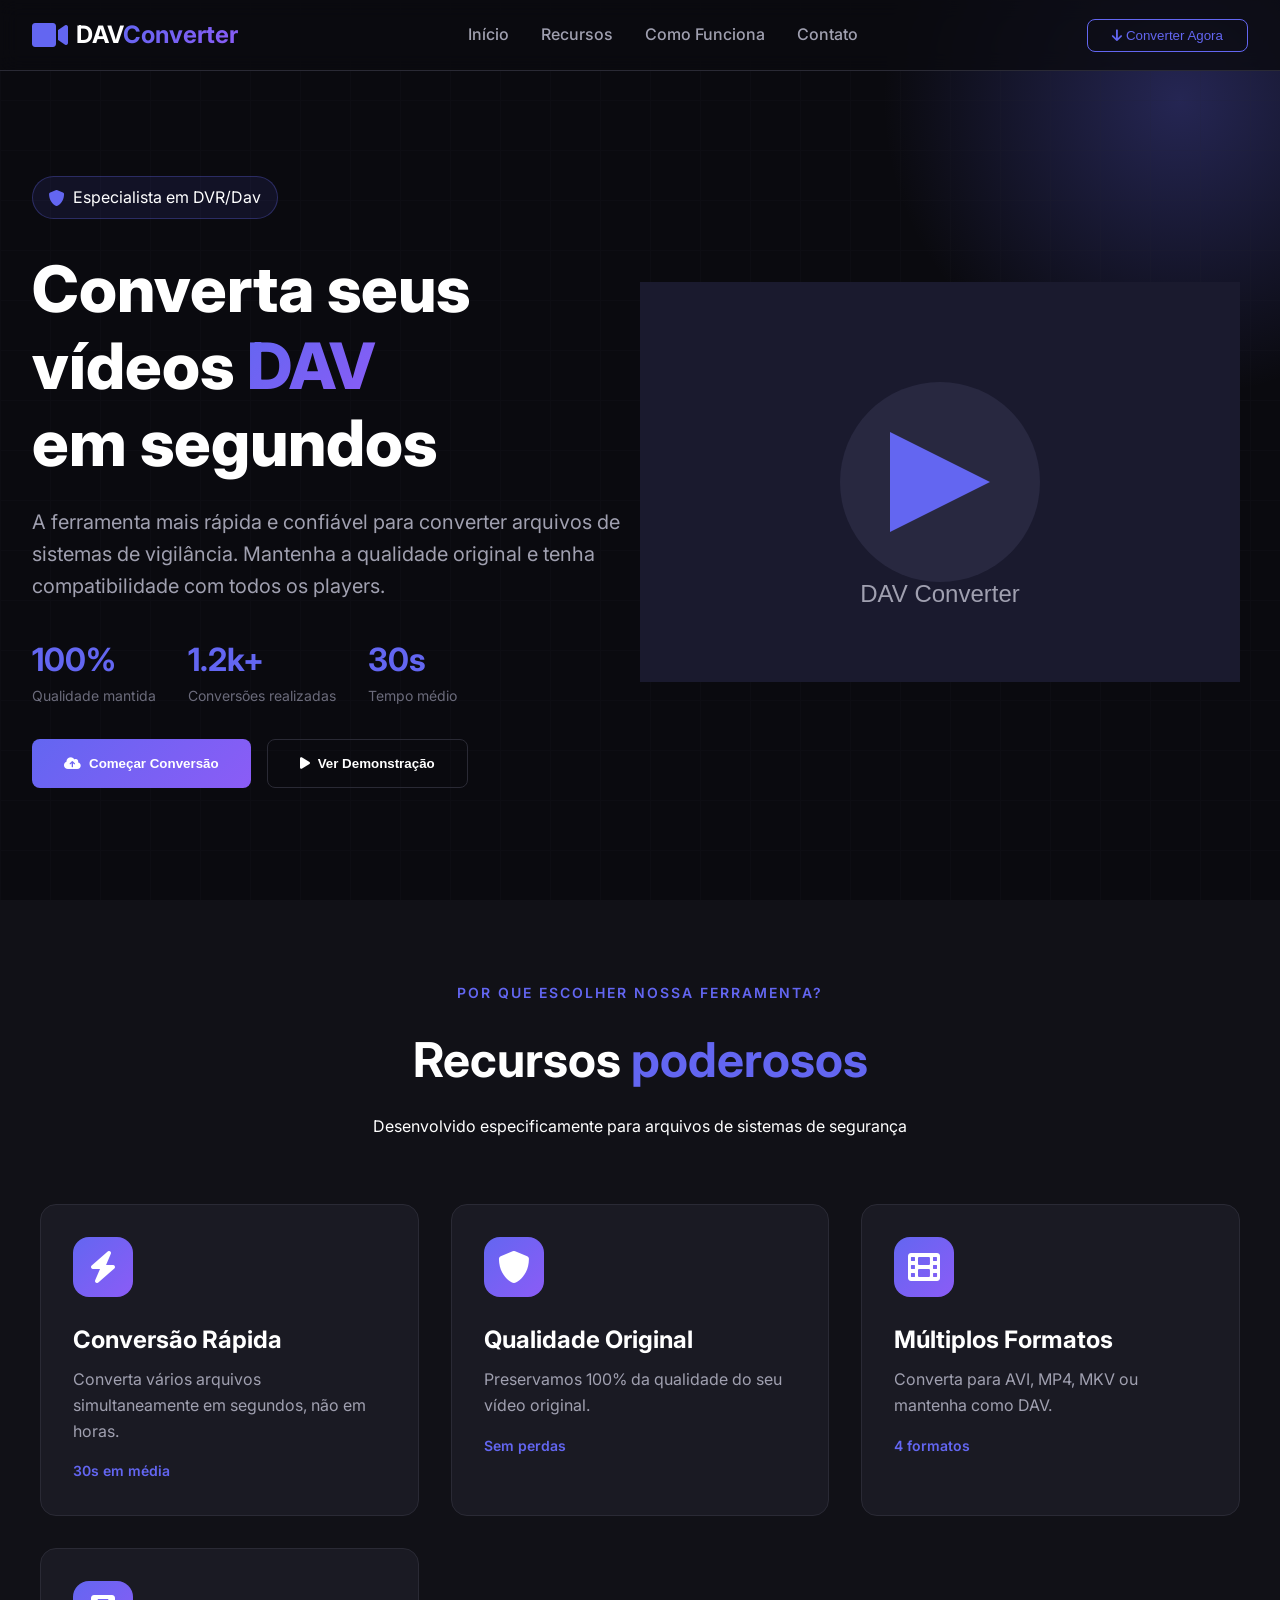
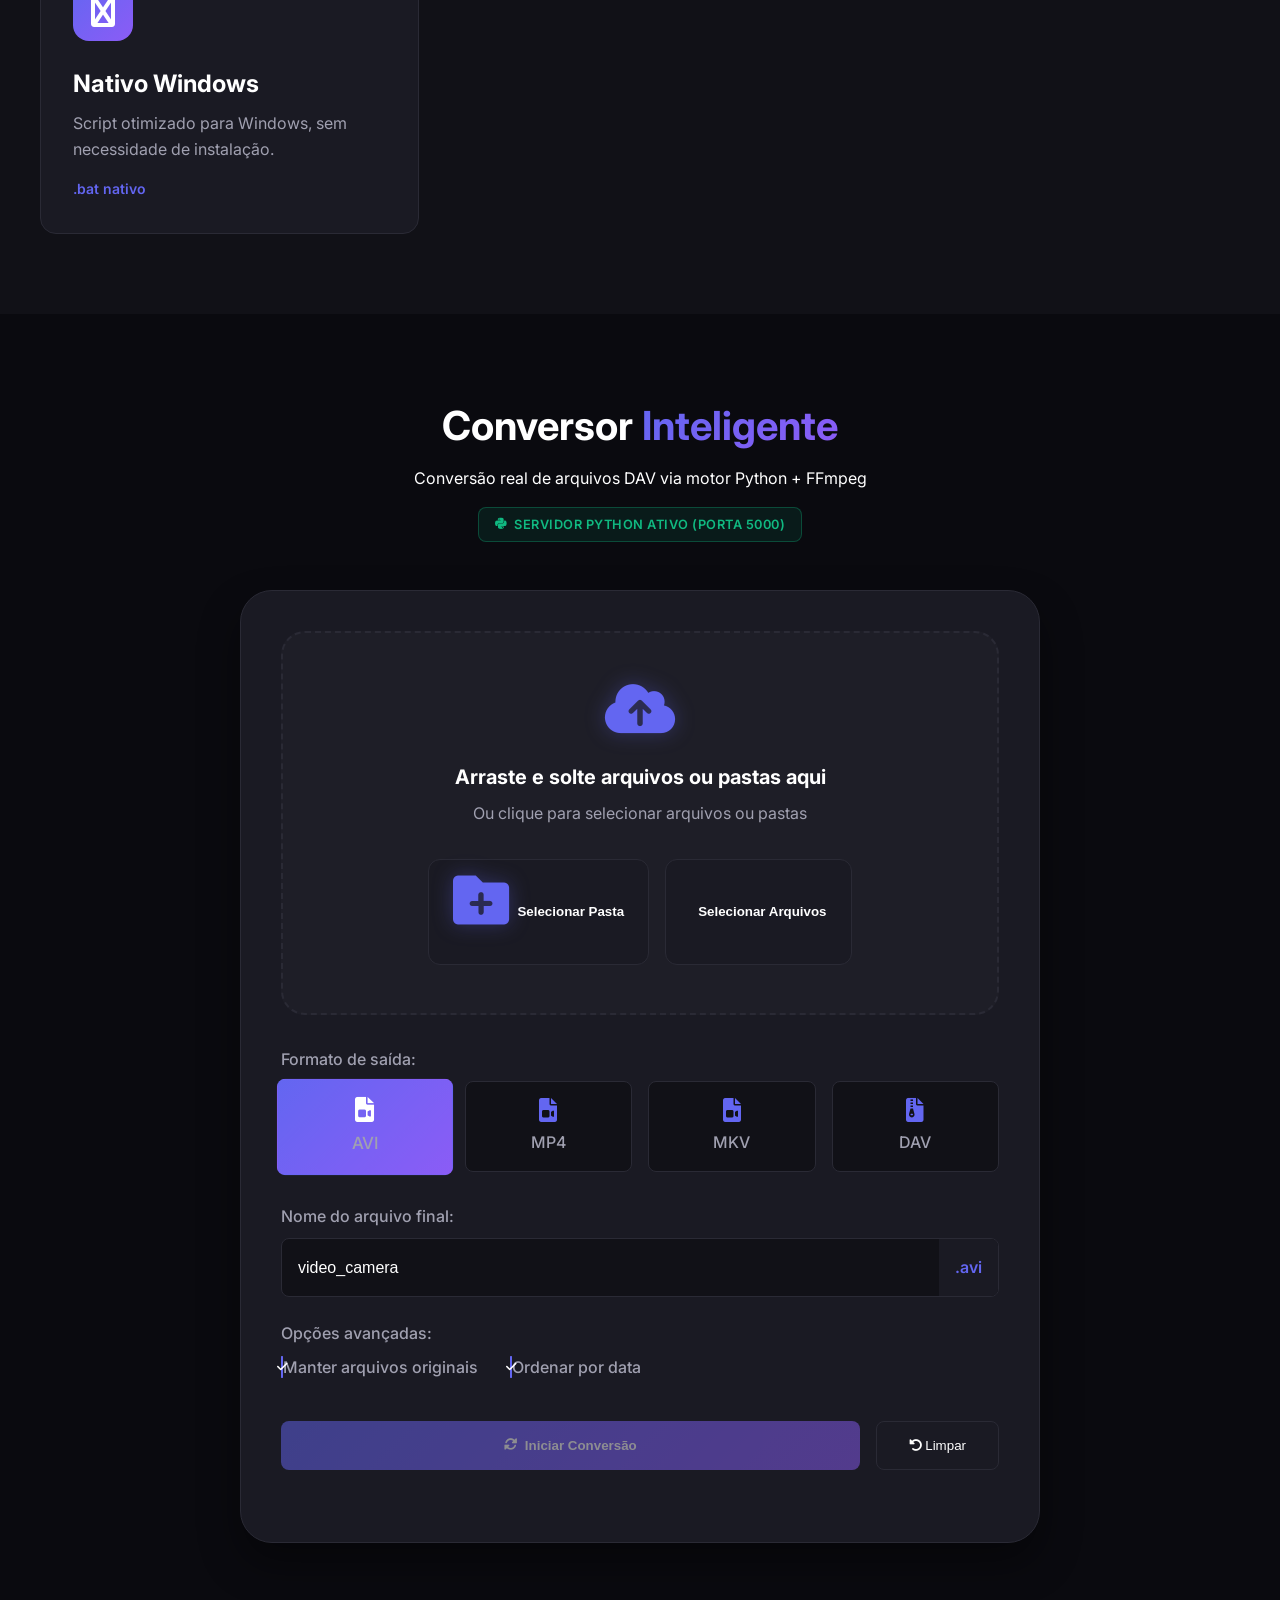
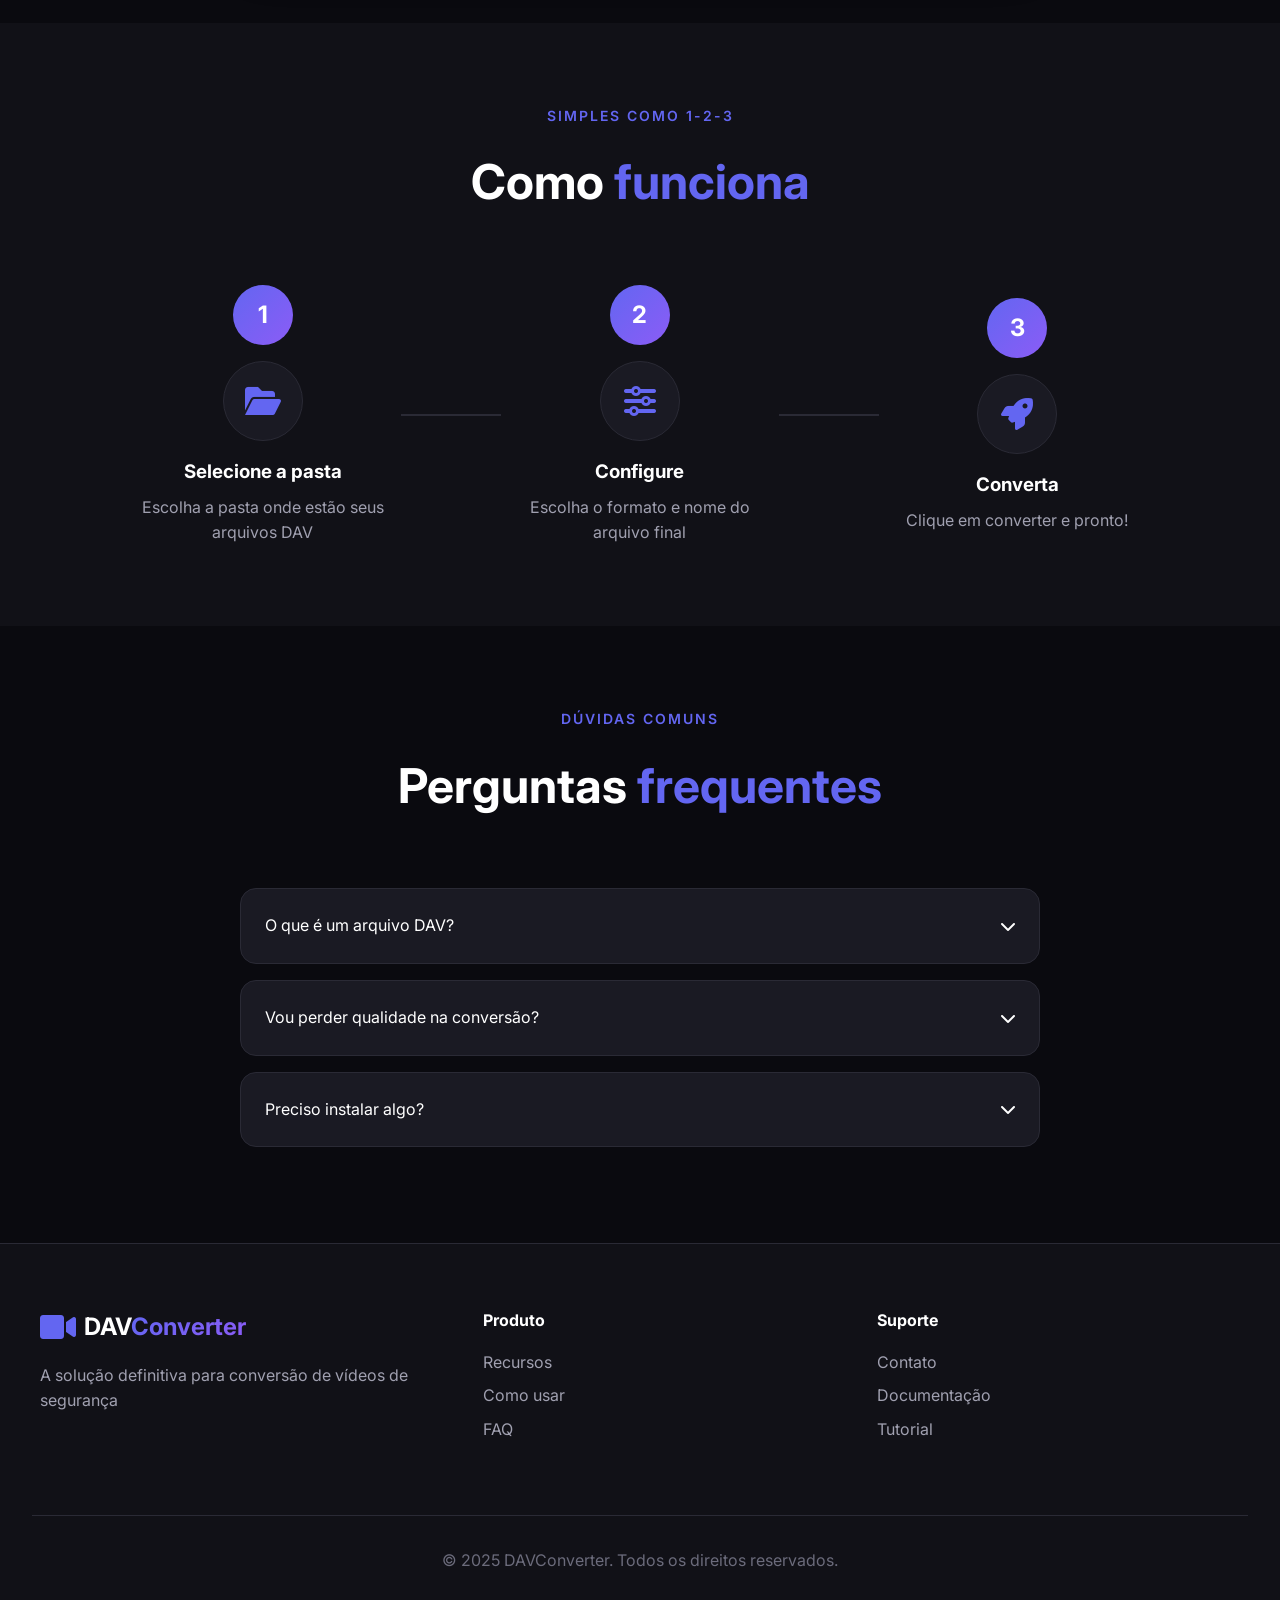
==== index.html @ b2add8f5 "Initial commit (clean)" ====
<!DOCTYPE html>
<html lang="pt-BR">
<head>
    <meta charset="UTF-8">
    <meta name="viewport" content="width=device-width, initial-scale=1.0">
    <title>DAV Converter Pro - Transforme seus vídeos de segurança</title>
    <link rel="stylesheet" href="css/style.css">
    <link rel="stylesheet" href="https://cdnjs.cloudflare.com/ajax/libs/font-awesome/6.0.0/css/all.min.css">
    <link href="https://fonts.googleapis.com/css2?family=Inter:wght@300;400;500;600;700;800&display=swap" rel="stylesheet">
</head>
<body>
    <!-- Header com navegação -->
    <header class="header">
        <nav class="nav-container">
            <div class="logo">
                <i class="fas fa-video"></i>
                <span>DAV<span class="accent">Converter</span></span>
            </div>
            <ul class="nav-menu">
                <li><a href="#home">Início</a></li>
                <li><a href="#features">Recursos</a></li>
                <li><a href="#como-funciona">Como Funciona</a></li>
                <li><a href="#contato">Contato</a></li>
            </ul>
            <div class="nav-actions">
                <button class="btn-outline" onclick="scrollToConverter()">
                    <i class="fas fa-arrow-down"></i> Converter Agora
                </button>
            </div>
        </nav>
    </header>

    <!-- Hero Section -->
    <section id="home" class="hero">
        <div class="hero-background">
            <div class="gradient-sphere"></div>
            <div class="grid-overlay"></div>
        </div>
        <div class="hero-content">
            <div class="badge">
                <i class="fas fa-shield-alt"></i>
                <span>Especialista em DVR/Dav</span>
            </div>
            <h1 class="hero-title">
                Converta seus vídeos <span class="gradient-text">DAV</span><br>
                em segundos
            </h1>
            <p class="hero-description">
                A ferramenta mais rápida e confiável para converter arquivos de sistemas de vigilância. 
                Mantenha a qualidade original e tenha compatibilidade com todos os players.
            </p>
            <div class="hero-stats">
                <div class="stat-item">
                    <span class="stat-number">100%</span>
                    <span class="stat-label">Qualidade mantida</span>
                </div>
                <div class="stat-item">
                    <span class="stat-number">1.2k+</span>
                    <span class="stat-label">Conversões realizadas</span>
                </div>
                <div class="stat-item">
                    <span class="stat-number">30s</span>
                    <span class="stat-label">Tempo médio</span>
                </div>
            </div>
            <div class="hero-cta">
                <button class="btn-primary" onclick="scrollToConverter()">
                    <i class="fas fa-cloud-upload-alt"></i>
                    Começar Conversão
                </button>
                <button class="btn-play" onclick="showDemo()">
                    <i class="fas fa-play"></i>
                    Ver Demonstração
                </button>
            </div>
        </div>
        <div class="hero-image">
            <img src="assets/converter-illustration.svg" alt="Converter Illustration">
        </div>
    </section>

    <!-- Features Section -->
    <section id="features" class="features">
        <div class="section-header">
            <span class="section-subtitle">Por que escolher nossa ferramenta?</span>
            <h2 class="section-title">Recursos <span class="accent">poderosos</span></h2>
            <p class="section-description">
                Desenvolvido especificamente para arquivos de sistemas de segurança
            </p>
        </div>
        <div class="features-grid">
            <div class="feature-card">
                <div class="feature-icon">
                    <i class="fas fa-bolt"></i>
                </div>
                <h3>Conversão Rápida</h3>
                <p>Converta vários arquivos simultaneamente em segundos, não em horas.</p>
                <div class="feature-stats">30s em média</div>
            </div>
            <div class="feature-card">
                <div class="feature-icon">
                    <i class="fas fa-shield-alt"></i>
                </div>
                <h3>Qualidade Original</h3>
                <p>Preservamos 100% da qualidade do seu vídeo original.</p>
                <div class="feature-stats">Sem perdas</div>
            </div>
            <div class="feature-card">
                <div class="feature-icon">
                    <i class="fas fa-film"></i>
                </div>
                <h3>Múltiplos Formatos</h3>
                <p>Converta para AVI, MP4, MKV ou mantenha como DAV.</p>
                <div class="feature-stats">4 formatos</div>
            </div>
            <div class="feature-card">
                <div class="feature-icon">
                    <i class="fas fa-windows"></i>
                </div>
                <h3>Nativo Windows</h3>
                <p>Script otimizado para Windows, sem necessidade de instalação.</p>
                <div class="feature-stats">.bat nativo</div>
            </div>
        </div>
    </section>

    <!-- Converter Section -->
    <section class="converter" id="converter">
        <div class="converter-container">
            <div class="converter-header">
                <h2>Conversor <span class="gradient-text">Inteligente</span></h2>
                <p>Conversão real de arquivos DAV via motor Python + FFmpeg</p>
                <div class="engine-badge">
                    <i class="fab fa-python"></i>
                    Servidor Python Ativo (Porta 5000)
                </div>
            </div>
            
            <div class="converter-card">
                <div class="drop-zone" id="dropZone">
                    <div class="drop-zone-content">
                        <i class="fas fa-cloud-upload-alt"></i>
                        <h3>Arraste e solte arquivos ou pastas aqui</h3>
                        <p>Ou clique para selecionar arquivos ou pastas</p>
                        <div class="drop-zone-actions">
                            <button class="btn-drop" onclick="selectFolder()">
                                <i class="fas fa-folder-plus"></i> Selecionar Pasta
                            </button>
                            <button class="btn-drop" onclick="selectFile()">
                                <i class="fas fa-file-plus"></i> Selecionar Arquivos
                            </button>
                        </div>
                    </div>
                </div>

                <div class="folder-input" style="display: none;">
                    <div class="folder-path" id="folderPath">
                        <i class="far fa-folder-open"></i>
                        <span>Nenhum arquivo ou pasta selecionada</span>
                    </div>
                    <div class="destination-path" id="destinationPath">
                        <i class="fas fa-download"></i>
                        <span>Destino: Pasta de Downloads</span>
                    </div>
                    <div class="input-actions">
                        <button class="btn-folder" onclick="selectFolder()">
                            <i class="fas fa-folder-open"></i>
                            Pasta
                        </button>
                        <button class="btn-folder" onclick="selectFile()">
                            <i class="fas fa-file-video"></i>
                            Arquivo
                        </button>
                    </div>
                </div>

                <div class="file-list" id="fileList" style="display: none;">
                    <div class="file-list-header">
                        <span><i class="fas fa-file-video"></i> Arquivos encontrados:</span>
                        <span id="fileCount">0</span>
                    </div>
                    <div class="file-items" id="fileItems"></div>
                </div>

                <div class="converter-options">
                    <div class="options-group">
                        <label>Formato de saída:</label>
                        <div class="format-selector">
                            <label class="format-option">
                                <input type="radio" name="format" value="avi" checked>
                                <span class="format-badge">
                                    <i class="fas fa-file-video"></i>
                                    AVI
                                </span>
                            </label>
                            <label class="format-option">
                                <input type="radio" name="format" value="mp4">
                                <span class="format-badge">
                                    <i class="fas fa-file-video"></i>
                                    MP4
                                </span>
                            </label>
                            <label class="format-option">
                                <input type="radio" name="format" value="mkv">
                                <span class="format-badge">
                                    <i class="fas fa-file-video"></i>
                                    MKV
                                </span>
                            </label>
                            <label class="format-option">
                                <input type="radio" name="format" value="dav">
                                <span class="format-badge">
                                    <i class="fas fa-file-archive"></i>
                                    DAV
                                </span>
                            </label>
                        </div>
                    </div>

                    <div class="options-group">
                        <label>Nome do arquivo final:</label>
                        <div class="filename-input">
                            <input type="text" id="filename" placeholder="video_completo" value="video_camera">
                            <span class="extension" id="extension">.avi</span>
                        </div>
                    </div>

                    <div class="options-group">
                        <label>Opções avançadas:</label>
                        <div class="advanced-options">
                            <label class="checkbox-label">
                                <input type="checkbox" id="keepOriginals" checked>
                                <span class="checkbox-custom"></span>
                                Manter arquivos originais
                            </label>
                            <label class="checkbox-label">
                                <input type="checkbox" id="orderByDate" checked>
                                <span class="checkbox-custom"></span>
                                Ordenar por data
                            </label>
                        </div>
                    </div>
                </div>

                <div class="converter-actions">
                    <button class="btn-convert" onclick="startConversion()" id="convertBtn" disabled>
                        <i class="fas fa-sync-alt"></i>
                        <span>Iniciar Conversão</span>
                    </button>
                    <button class="btn-secondary" onclick="resetConverter()">
                        <i class="fas fa-undo-alt"></i>
                        Limpar
                    </button>
                </div>

                <div class="progress-container" id="progressContainer" style="display: none;">
                    <div class="progress-info">
                        <span>Convertendo...</span>
                        <span id="progressPercent">0%</span>
                    </div>
                    <div class="progress-bar">
                        <div class="progress-fill" id="progressFill" style="width: 0%"></div>
                    </div>
                    <div class="progress-status" id="progressStatus">
                        Aguardando início...
                    </div>
                    
                    <div class="console-toggle">
                        <button class="btn-console" onclick="toggleConsole()">
                            <i class="fas fa-terminal"></i>
                            Ver no console
                        </button>
                    </div>
                    
                    <div class="console-log" id="consoleLog" style="display: none;">
                        <div class="console-header">
                            <span><i class="fas fa-code"></i> Output do FFmpeg</span>
                            <button onclick="copyLogs()"><i class="far fa-copy"></i></button>
                        </div>
                        <pre id="logContent">Aguardando logs do processo...</pre>
                    </div>
                </div>

                <div class="result-container" id="resultContainer" style="display: none;">
                    <div class="result-icon success">
                        <i class="fas fa-check-circle"></i>
                    </div>
                    <h3>Conversão concluída!</h3>
                    <p id="resultMessage"></p>
                    <button class="btn-outline" onclick="downloadResult()">
                        <i class="fas fa-download"></i>
                        Baixar Arquivo
                    </button>
                </div>
            </div>
        </div>
    </section>

    <!-- How it works -->
    <section id="como-funciona" class="how-it-works">
        <div class="section-header">
            <span class="section-subtitle">Simples como 1-2-3</span>
            <h2 class="section-title">Como <span class="accent">funciona</span></h2>
        </div>
        <div class="steps">
            <div class="step">
                <div class="step-number">1</div>
                <div class="step-icon">
                    <i class="fas fa-folder-open"></i>
                </div>
                <h3>Selecione a pasta</h3>
                <p>Escolha a pasta onde estão seus arquivos DAV</p>
            </div>
            <div class="step-connector"></div>
            <div class="step">
                <div class="step-number">2</div>
                <div class="step-icon">
                    <i class="fas fa-sliders-h"></i>
                </div>
                <h3>Configure</h3>
                <p>Escolha o formato e nome do arquivo final</p>
            </div>
            <div class="step-connector"></div>
            <div class="step">
                <div class="step-number">3</div>
                <div class="step-icon">
                    <i class="fas fa-rocket"></i>
                </div>
                <h3>Converta</h3>
                <p>Clique em converter e pronto!</p>
            </div>
        </div>
    </section>

    <!-- FAQ Section -->
    <section class="faq">
        <div class="section-header">
            <span class="section-subtitle">Dúvidas comuns</span>
            <h2 class="section-title">Perguntas <span class="accent">frequentes</span></h2>
        </div>
        <div class="faq-container">
            <div class="faq-item">
                <div class="faq-question" onclick="toggleFaq(this)">
                    <span>O que é um arquivo DAV?</span>
                    <i class="fas fa-chevron-down"></i>
                </div>
                <div class="faq-answer">
                    DAV é um formato de vídeo utilizado por sistemas de segurança e DVRs. É similar ao MP4, mas com um container proprietário.
                </div>
            </div>
            <div class="faq-item">
                <div class="faq-question" onclick="toggleFaq(this)">
                    <span>Vou perder qualidade na conversão?</span>
                    <i class="fas fa-chevron-down"></i>
                </div>
                <div class="faq-answer">
                    Não! Nosso conversor mantém 100% da qualidade original, apenas altera o container do vídeo.
                </div>
            </div>
            <div class="faq-item">
                <div class="faq-question" onclick="toggleFaq(this)">
                    <span>Preciso instalar algo?</span>
                    <i class="fas fa-chevron-down"></i>
                </div>
                <div class="faq-answer">
                    Não! Tudo é executado via script nativo do Windows. O FFmpeg é baixado automaticamente se necessário.
                </div>
            </div>
        </div>
    </section>

    <!-- Footer -->
    <footer class="footer">
        <div class="footer-content">
            <div class="footer-brand">
                <div class="logo">
                    <i class="fas fa-video"></i>
                    <span>DAV<span class="accent">Converter</span></span>
                </div>
                <p>A solução definitiva para conversão de vídeos de segurança</p>
            </div>
            <div class="footer-links">
                <div class="footer-column">
                    <h4>Produto</h4>
                    <ul>
                        <li><a href="#features">Recursos</a></li>
                        <li><a href="#como-funciona">Como usar</a></li>
                        <li><a href="#faq">FAQ</a></li>
                    </ul>
                </div>
                <div class="footer-column">
                    <h4>Suporte</h4>
                    <ul>
                        <li><a href="#contato">Contato</a></li>
                        <li><a href="#">Documentação</a></li>
                        <li><a href="#">Tutorial</a></li>
                    </ul>
                </div>
            </div>
        </div>
        <div class="footer-bottom">
            <p>&copy; 2025 DAVConverter. Todos os direitos reservados.</p>
        </div>
    </footer>

    <script src="js/script.js"></script>
</body>
</html>
---- css/style.css ----
:root {
    --bg-primary: #0a0a0f;
    --bg-secondary: #111117;
    --bg-card: #1a1a23;
    --bg-card-hover: #22222f;
    --accent-primary: #6366f1;
    --accent-secondary: #8b5cf6;
    --accent-glow: rgba(99, 102, 241, 0.3);
    --text-primary: #ffffff;
    --text-secondary: #a0a0b0;
    --text-muted: #6b6b7b;
    --border-color: #2a2a35;
    --success: #10b981;
    --gradient-1: linear-gradient(135deg, #6366f1 0%, #8b5cf6 100%);
    --gradient-2: linear-gradient(135deg, #3b82f6 0%, #8b5cf6 100%);
}

* {
    margin: 0;
    padding: 0;
    box-sizing: border-box;
}

html {
    scroll-behavior: smooth;
}

body {
    font-family: 'Inter', sans-serif;
    background-color: var(--bg-primary);
    color: var(--text-primary);
    line-height: 1.6;
    overflow-x: hidden;
}

/* Header */
.header {
    position: fixed;
    top: 0;
    left: 0;
    right: 0;
    background: rgba(10, 10, 15, 0.8);
    backdrop-filter: blur(10px);
    border-bottom: 1px solid var(--border-color);
    z-index: 1000;
}

.nav-container {
    max-width: 1400px;
    margin: 0 auto;
    padding: 1rem 2rem;
    display: flex;
    justify-content: space-between;
    align-items: center;
}

.logo {
    display: flex;
    align-items: center;
    gap: 0.5rem;
    font-size: 1.5rem;
    font-weight: 700;
}

.logo i {
    color: var(--accent-primary);
    font-size: 2rem;
}

.logo .accent {
    background: var(--gradient-1);
    -webkit-background-clip: text;
    -webkit-text-fill-color: transparent;
}

.nav-menu {
    display: flex;
    gap: 2rem;
    list-style: none;
}

.nav-menu a {
    color: var(--text-secondary);
    text-decoration: none;
    font-weight: 500;
    transition: color 0.3s;
}

.nav-menu a:hover {
    color: var(--accent-primary);
}

.btn-outline {
    background: transparent;
    border: 1px solid var(--accent-primary);
    color: var(--accent-primary);
    padding: 0.5rem 1.5rem;
    border-radius: 0.5rem;
    font-weight: 500;
    cursor: pointer;
    transition: all 0.3s;
}

.btn-outline:hover {
    background: var(--accent-primary);
    color: white;
    box-shadow: 0 0 20px var(--accent-glow);
}

/* Hero Section */
.hero {
    min-height: 100vh;
    display: flex;
    align-items: center;
    padding: 6rem 2rem 2rem;
    position: relative;
    overflow: hidden;
}

.hero-background {
    position: absolute;
    top: 0;
    left: 0;
    right: 0;
    bottom: 0;
    z-index: 0;
}

.gradient-sphere {
    position: absolute;
    width: 600px;
    height: 600px;
    background: radial-gradient(circle, var(--accent-glow) 0%, transparent 70%);
    top: -200px;
    right: -200px;
    border-radius: 50%;
    animation: float 10s ease-in-out infinite;
}

.grid-overlay {
    position: absolute;
    top: 0;
    left: 0;
    right: 0;
    bottom: 0;
    background-image: 
        linear-gradient(var(--border-color) 1px, transparent 1px),
        linear-gradient(90deg, var(--border-color) 1px, transparent 1px);
    background-size: 50px 50px;
    opacity: 0.1;
}

@keyframes float {
    0%, 100% { transform: translate(0, 0) scale(1); }
    50% { transform: translate(30px, 30px) scale(1.1); }
}

.hero-content {
    max-width: 600px;
    position: relative;
    z-index: 1;
}

.badge {
    display: inline-flex;
    align-items: center;
    gap: 0.5rem;
    background: rgba(99, 102, 241, 0.1);
    border: 1px solid rgba(99, 102, 241, 0.3);
    padding: 0.5rem 1rem;
    border-radius: 2rem;
    margin-bottom: 2rem;
}

.badge i {
    color: var(--accent-primary);
}

.hero-title {
    font-size: 4rem;
    font-weight: 800;
    line-height: 1.2;
    margin-bottom: 1.5rem;
}

.gradient-text {
    background: var(--gradient-1);
    -webkit-background-clip: text;
    -webkit-text-fill-color: transparent;
}

.hero-description {
    font-size: 1.25rem;
    color: var(--text-secondary);
    margin-bottom: 2rem;
}

.hero-stats {
    display: flex;
    gap: 2rem;
    margin-bottom: 2rem;
}

.stat-item {
    display: flex;
    flex-direction: column;
}

.stat-number {
    font-size: 2rem;
    font-weight: 700;
    color: var(--accent-primary);
}

.stat-label {
    font-size: 0.875rem;
    color: var(--text-muted);
}

.hero-cta {
    display: flex;
    gap: 1rem;
}

.btn-primary {
    background: var(--gradient-1);
    color: white;
    border: none;
    padding: 1rem 2rem;
    border-radius: 0.5rem;
    font-weight: 600;
    cursor: pointer;
    display: flex;
    align-items: center;
    gap: 0.5rem;
    transition: transform 0.3s, box-shadow 0.3s;
}

.btn-primary:hover {
    transform: translateY(-2px);
    box-shadow: 0 10px 30px var(--accent-glow);
}

.btn-play {
    background: transparent;
    border: 1px solid var(--border-color);
    color: var(--text-primary);
    padding: 1rem 2rem;
    border-radius: 0.5rem;
    font-weight: 600;
    cursor: pointer;
    display: flex;
    align-items: center;
    gap: 0.5rem;
    transition: all 0.3s;
}

.btn-play:hover {
    background: var(--bg-card);
    border-color: var(--accent-primary);
}

.hero-image {
    flex: 1;
    display: flex;
    justify-content: center;
    align-items: center;
    position: relative;
    z-index: 1;
}

.hero-image img {
    max-width: 100%;
    height: auto;
    animation: float 6s ease-in-out infinite;
}

/* Features Section */
.features {
    padding: 5rem 2rem;
    background: var(--bg-secondary);
}

.section-header {
    text-align: center;
    max-width: 600px;
    margin: 0 auto 4rem;
}

.section-subtitle {
    color: var(--accent-primary);
    font-weight: 600;
    text-transform: uppercase;
    letter-spacing: 2px;
    font-size: 0.875rem;
}

.section-title {
    font-size: 3rem;
    margin: 1rem 0;
}

.section-title .accent {
    color: var(--accent-primary);
}

.features-grid {
    display: grid;
    grid-template-columns: repeat(auto-fit, minmax(300px, 1fr));
    gap: 2rem;
    max-width: 1200px;
    margin: 0 auto;
}

.feature-card {
    background: var(--bg-card);
    border: 1px solid var(--border-color);
    border-radius: 1rem;
    padding: 2rem;
    transition: all 0.3s;
}

.feature-card:hover {
    transform: translateY(-5px);
    border-color: var(--accent-primary);
    box-shadow: 0 10px 40px rgba(99, 102, 241, 0.1);
}

.feature-icon {
    width: 60px;
    height: 60px;
    background: var(--gradient-1);
    border-radius: 1rem;
    display: flex;
    align-items: center;
    justify-content: center;
    margin-bottom: 1.5rem;
}

.feature-icon i {
    font-size: 2rem;
    color: white;
}

.feature-card h3 {
    font-size: 1.5rem;
    margin-bottom: 0.5rem;
}

.feature-card p {
    color: var(--text-secondary);
    margin-bottom: 1rem;
}

.feature-stats {
    font-size: 0.875rem;
    color: var(--accent-primary);
    font-weight: 600;
}

/* Converter Section */
.converter {
    padding: 5rem 2rem;
    background: var(--bg-primary);
}

.converter-container {
    max-width: 800px;
    margin: 0 auto;
}

.converter-header {
    text-align: center;
    margin-bottom: 3rem;
}

.converter-header h2 {
    font-size: 2.5rem;
    margin-bottom: 0.5rem;
}

.engine-badge {
    display: inline-flex;
    align-items: center;
    gap: 0.5rem;
    background: rgba(16, 185, 129, 0.1);
    border: 1px solid rgba(16, 185, 129, 0.3);
    color: var(--success);
    padding: 0.4rem 1rem;
    border-radius: 0.5rem;
    font-size: 0.8rem;
    font-weight: 600;
    margin-top: 1rem;
    text-transform: uppercase;
    letter-spacing: 0.5px;
}

.converter-card {
    background: var(--bg-card);
    border: 1px solid var(--border-color);
    border-radius: 2rem;
    padding: 2.5rem;
    box-shadow: 0 20px 40px rgba(0, 0, 0, 0.4);
}

.drop-zone {
    border: 2px dashed var(--border-color);
    border-radius: 1.5rem;
    padding: 3rem 2rem;
    text-align: center;
    transition: all 0.3s ease;
    background: rgba(255, 255, 255, 0.02);
    margin-bottom: 2rem;
    cursor: pointer;
}

.drop-zone.drag-active {
    border-color: var(--accent-primary);
    background: rgba(99, 102, 241, 0.05);
    transform: scale(1.01);
}

.drop-zone-content i {
    font-size: 3.5rem;
    color: var(--accent-primary);
    margin-bottom: 1.5rem;
    filter: drop-shadow(0 0 10px var(--accent-glow));
}

.drop-zone-content h3 {
    font-size: 1.25rem;
    margin-bottom: 0.5rem;
}

.drop-zone-content p {
    color: var(--text-secondary);
    margin-bottom: 2rem;
}

.drop-zone-actions {
    display: flex;
    justify-content: center;
    gap: 1rem;
}

.btn-drop {
    background: var(--bg-card);
    border: 1px solid var(--border-color);
    color: white;
    padding: 0.75rem 1.5rem;
    border-radius: 0.75rem;
    font-weight: 600;
    cursor: pointer;
    display: flex;
    align-items: center;
    gap: 0.5rem;
    transition: all 0.3s;
}

.btn-drop:hover {
    background: var(--bg-card-hover);
    border-color: var(--accent-primary);
    transform: translateY(-2px);
}

.folder-input {
    display: flex;
    flex-direction: column;
    gap: 1rem;
    margin-bottom: 2rem;
}

.input-actions {
    display: flex;
    gap: 0.5rem;
}

.folder-path, .destination-path {
    background: var(--bg-secondary);
    border: 1px solid var(--border-color);
    border-radius: 0.5rem;
    padding: 0.75rem 1rem;
    display: flex;
    align-items: center;
    gap: 0.75rem;
    color: var(--text-secondary);
}

.destination-path {
    background: rgba(16, 185, 129, 0.05);
    border-color: rgba(16, 185, 129, 0.2);
    font-size: 0.9rem;
}

.destination-path i {
    color: var(--success);
}

.btn-folder {
    flex: 1;
    background: var(--bg-card-hover);
    color: white;
    border: 1px solid var(--border-color);
    padding: 0.75rem 1rem;
    border-radius: 0.5rem;
    font-weight: 600;
    cursor: pointer;
    display: flex;
    align-items: center;
    justify-content: center;
    gap: 0.5rem;
    transition: all 0.3s;
}

.btn-folder:hover {
    background: var(--accent-primary);
    border-color: var(--accent-primary);
}

.file-list {
    background: var(--bg-secondary);
    border: 1px solid var(--border-color);
    border-radius: 0.5rem;
    margin-bottom: 2rem;
    overflow: hidden;
}

.file-list-header {
    background: var(--bg-card);
    padding: 1rem;
    border-bottom: 1px solid var(--border-color);
    display: flex;
    justify-content: space-between;
    font-weight: 600;
}

.file-items {
    max-height: 200px;
    overflow-y: auto;
    padding: 0.5rem;
}

.file-item {
    padding: 0.5rem;
    display: flex;
    align-items: center;
    gap: 1rem;
    color: var(--text-secondary);
    font-size: 0.875rem;
    border-bottom: 1px solid var(--border-color);
}

.file-item:last-child {
    border-bottom: none;
}

.file-item i {
    color: var(--accent-primary);
}

.converter-options {
    margin-bottom: 2rem;
}

.options-group {
    margin-bottom: 1.5rem;
}

.options-group label {
    display: block;
    margin-bottom: 0.5rem;
    color: var(--text-secondary);
    font-weight: 500;
}

.format-selector {
    display: flex;
    gap: 1rem;
    flex-wrap: wrap;
}

.format-option {
    flex: 1;
    min-width: 80px;
}

.format-option input[type="radio"] {
    display: none;
}

.format-badge {
    display: flex;
    flex-direction: column;
    align-items: center;
    gap: 0.5rem;
    padding: 1rem;
    background: var(--bg-secondary);
    border: 1px solid var(--border-color);
    border-radius: 0.5rem;
    cursor: pointer;
    transition: all 0.3s;
}

.format-option input[type="radio"]:checked + .format-badge {
    background: var(--gradient-1);
    border-color: transparent;
    transform: scale(1.05);
}

.format-option input[type="radio"]:checked + .format-badge i,
.format-option input[type="radio"]:checked + .format-badge span {
    color: white;
}

.format-badge i {
    font-size: 1.5rem;
    color: var(--accent-primary);
}

.filename-input {
    display: flex;
    align-items: center;
    background: var(--bg-secondary);
    border: 1px solid var(--border-color);
    border-radius: 0.5rem;
    overflow: hidden;
}

.filename-input input {
    flex: 1;
    background: transparent;
    border: none;
    padding: 1rem;
    color: var(--text-primary);
    font-size: 1rem;
}

.filename-input input:focus {
    outline: none;
}

.filename-input .extension {
    padding: 1rem;
    background: var(--bg-card);
    color: var(--accent-primary);
    font-weight: 600;
}

.advanced-options {
    display: flex;
    gap: 2rem;
}

.checkbox-label {
    display: flex;
    align-items: center;
    gap: 0.5rem;
    cursor: pointer;
    color: var(--text-secondary);
}

.checkbox-label input[type="checkbox"] {
    display: none;
}

.checkbox-custom {
    width: 20px;
    height: 20px;
    background: var(--bg-secondary);
    border: 1px solid var(--border-color);
    border-radius: 4px;
    position: relative;
}

.checkbox-label input[type="checkbox"]:checked + .checkbox-custom {
    background: var(--accent-primary);
    border-color: var(--accent-primary);
}

.checkbox-label input[type="checkbox"]:checked + .checkbox-custom::after {
    content: '\f00c';
    font-family: 'Font Awesome 6 Free';
    font-weight: 900;
    position: absolute;
    top: 50%;
    left: 50%;
    transform: translate(-50%, -50%);
    color: white;
    font-size: 12px;
}

.converter-actions {
    display: flex;
    gap: 1rem;
    margin-bottom: 2rem;
}

.btn-convert {
    flex: 1;
    background: var(--gradient-1);
    color: white;
    border: none;
    padding: 1rem;
    border-radius: 0.5rem;
    font-weight: 600;
    cursor: pointer;
    display: flex;
    align-items: center;
    justify-content: center;
    gap: 0.5rem;
    transition: all 0.3s;
}

.btn-convert:disabled {
    opacity: 0.5;
    cursor: not-allowed;
}

.btn-convert:not(:disabled):hover {
    transform: translateY(-2px);
    box-shadow: 0 10px 30px var(--accent-glow);
}

.btn-secondary {
    background: transparent;
    border: 1px solid var(--border-color);
    color: var(--text-primary);
    padding: 1rem 2rem;
    border-radius: 0.5rem;
    font-weight: 500;
    cursor: pointer;
    transition: all 0.3s;
}

.btn-secondary:hover {
    background: var(--bg-secondary);
    border-color: var(--accent-primary);
}

/* Progress Bar */
.progress-container {
    margin-top: 2rem;
}

.progress-info {
    display: flex;
    justify-content: space-between;
    margin-bottom: 0.5rem;
    color: var(--text-secondary);
}

.progress-bar {
    height: 8px;
    background: var(--bg-secondary);
    border-radius: 4px;
    overflow: hidden;
}

.progress-fill {
    height: 100%;
    background: var(--gradient-1);
    transition: width 0.3s;
}

.progress-status {
    margin-top: 0.5rem;
    font-size: 0.875rem;
    color: var(--text-muted);
    text-align: center;
}

/* Console Logs */
.console-toggle {
    margin-top: 1.5rem;
    display: flex;
    justify-content: center;
}

.btn-console {
    background: transparent;
    border: 1px solid var(--border-color);
    color: var(--text-secondary);
    padding: 0.5rem 1rem;
    border-radius: 0.5rem;
    font-size: 0.8rem;
    cursor: pointer;
    display: flex;
    align-items: center;
    gap: 0.5rem;
    transition: all 0.3s;
}

.btn-console:hover {
    background: var(--bg-card-hover);
    color: var(--accent-primary);
    border-color: var(--accent-primary);
}

.console-log {
    margin-top: 1rem;
    background: #000;
    border-radius: 0.5rem;
    overflow: hidden;
    border: 1px solid #333;
}

.console-header {
    background: #1a1a1a;
    padding: 0.5rem 1rem;
    display: flex;
    justify-content: space-between;
    align-items: center;
    font-size: 0.75rem;
    color: #888;
    border-bottom: 1px solid #333;
}

.console-header button {
    background: transparent;
    border: none;
    color: #555;
    cursor: pointer;
    transition: color 0.3s;
}

.console-header button:hover {
    color: white;
}

.console-log pre {
    padding: 1rem;
    font-family: 'Fira Code', 'Consolas', monospace;
    font-size: 0.8rem;
    color: #00ff00;
    max-height: 300px;
    overflow-y: auto;
    white-space: pre-wrap;
    text-align: left;
}

/* Result Container */
.result-container {
    text-align: center;
    padding: 2rem;
}

.result-icon {
    font-size: 4rem;
    margin-bottom: 1rem;
}

.result-icon.success {
    color: var(--success);
}

.result-container h3 {
    font-size: 1.5rem;
    margin-bottom: 0.5rem;
}

.result-container p {
    color: var(--text-secondary);
    margin-bottom: 1.5rem;
}

/* How it works */
.how-it-works {
    padding: 5rem 2rem;
    background: var(--bg-secondary);
}

.steps {
    display: flex;
    justify-content: center;
    align-items: center;
    max-width: 1000px;
    margin: 0 auto;
    flex-wrap: wrap;
}

.step {
    text-align: center;
    position: relative;
    flex: 1;
    min-width: 200px;
}

.step-number {
    width: 60px;
    height: 60px;
    background: var(--gradient-1);
    border-radius: 50%;
    display: flex;
    align-items: center;
    justify-content: center;
    font-size: 1.5rem;
    font-weight: 700;
    margin: 0 auto 1rem;
}

.step-icon {
    width: 80px;
    height: 80px;
    background: var(--bg-card);
    border: 1px solid var(--border-color);
    border-radius: 50%;
    display: flex;
    align-items: center;
    justify-content: center;
    margin: 0 auto 1rem;
}

.step-icon i {
    font-size: 2rem;
    color: var(--accent-primary);
}

.step h3 {
    margin-bottom: 0.5rem;
}

.step p {
    color: var(--text-secondary);
}

.step-connector {
    width: 100px;
    height: 2px;
    background: var(--border-color);
    margin: 0 1rem;
}

@media (max-width: 768px) {
    .step-connector {
        display: none;
    }
}

/* FAQ Section */
.faq {
    padding: 5rem 2rem;
    background: var(--bg-primary);
}

.faq-container {
    max-width: 800px;
    margin: 0 auto;
}

.faq-item {
    background: var(--bg-card);
    border: 1px solid var(--border-color);
    border-radius: 1rem;
    margin-bottom: 1rem;
    overflow: hidden;
}

.faq-question {
    padding: 1.5rem;
    display: flex;
    justify-content: space-between;
    align-items: center;
    cursor: pointer;
    transition: background 0.3s;
}

.faq-question:hover {
    background: var(--bg-card-hover);
}

.faq-question i {
    transition: transform 0.3s;
}

.faq-item.active .faq-question i {
    transform: rotate(180deg);
}

.faq-answer {
    max-height: 0;
    padding: 0 1.5rem;
    overflow: hidden;
    transition: all 0.3s;
}

.faq-item.active .faq-answer {
    max-height: 200px;
    padding: 0 1.5rem 1.5rem;
}

/* Footer */
.footer {
    background: var(--bg-secondary);
    border-top: 1px solid var(--border-color);
    padding: 4rem 2rem 2rem;
}

.footer-content {
    max-width: 1200px;
    margin: 0 auto;
    display: grid;
    grid-template-columns: 1fr 2fr;
    gap: 4rem;
}

.footer-brand p {
    color: var(--text-secondary);
    margin-top: 1rem;
}

.footer-links {
    display: grid;
    grid-template-columns: repeat(2, 1fr);
    gap: 2rem;
}

.footer-column h4 {
    margin-bottom: 1rem;
}

.footer-column ul {
    list-style: none;
}

.footer-column ul li {
    margin-bottom: 0.5rem;
}

.footer-column a {
    color: var(--text-secondary);
    text-decoration: none;
    transition: color 0.3s;
}

.footer-column a:hover {
    color: var(--accent-primary);
}

.footer-bottom {
    text-align: center;
    margin-top: 4rem;
    padding-top: 2rem;
    border-top: 1px solid var(--border-color);
    color: var(--text-muted);
}

/* Responsive */
@media (max-width: 1024px) {
    .hero {
        flex-direction: column;
        text-align: center;
    }

    .hero-stats {
        justify-content: center;
    }

    .hero-cta {
        justify-content: center;
    }

    .nav-menu {
        display: none;
    }
}

@media (max-width: 768px) {
    .hero-title {
        font-size: 3rem;
    }

    .features-grid {
        grid-template-columns: 1fr;
    }

    .footer-content {
        grid-template-columns: 1fr;
    }
}
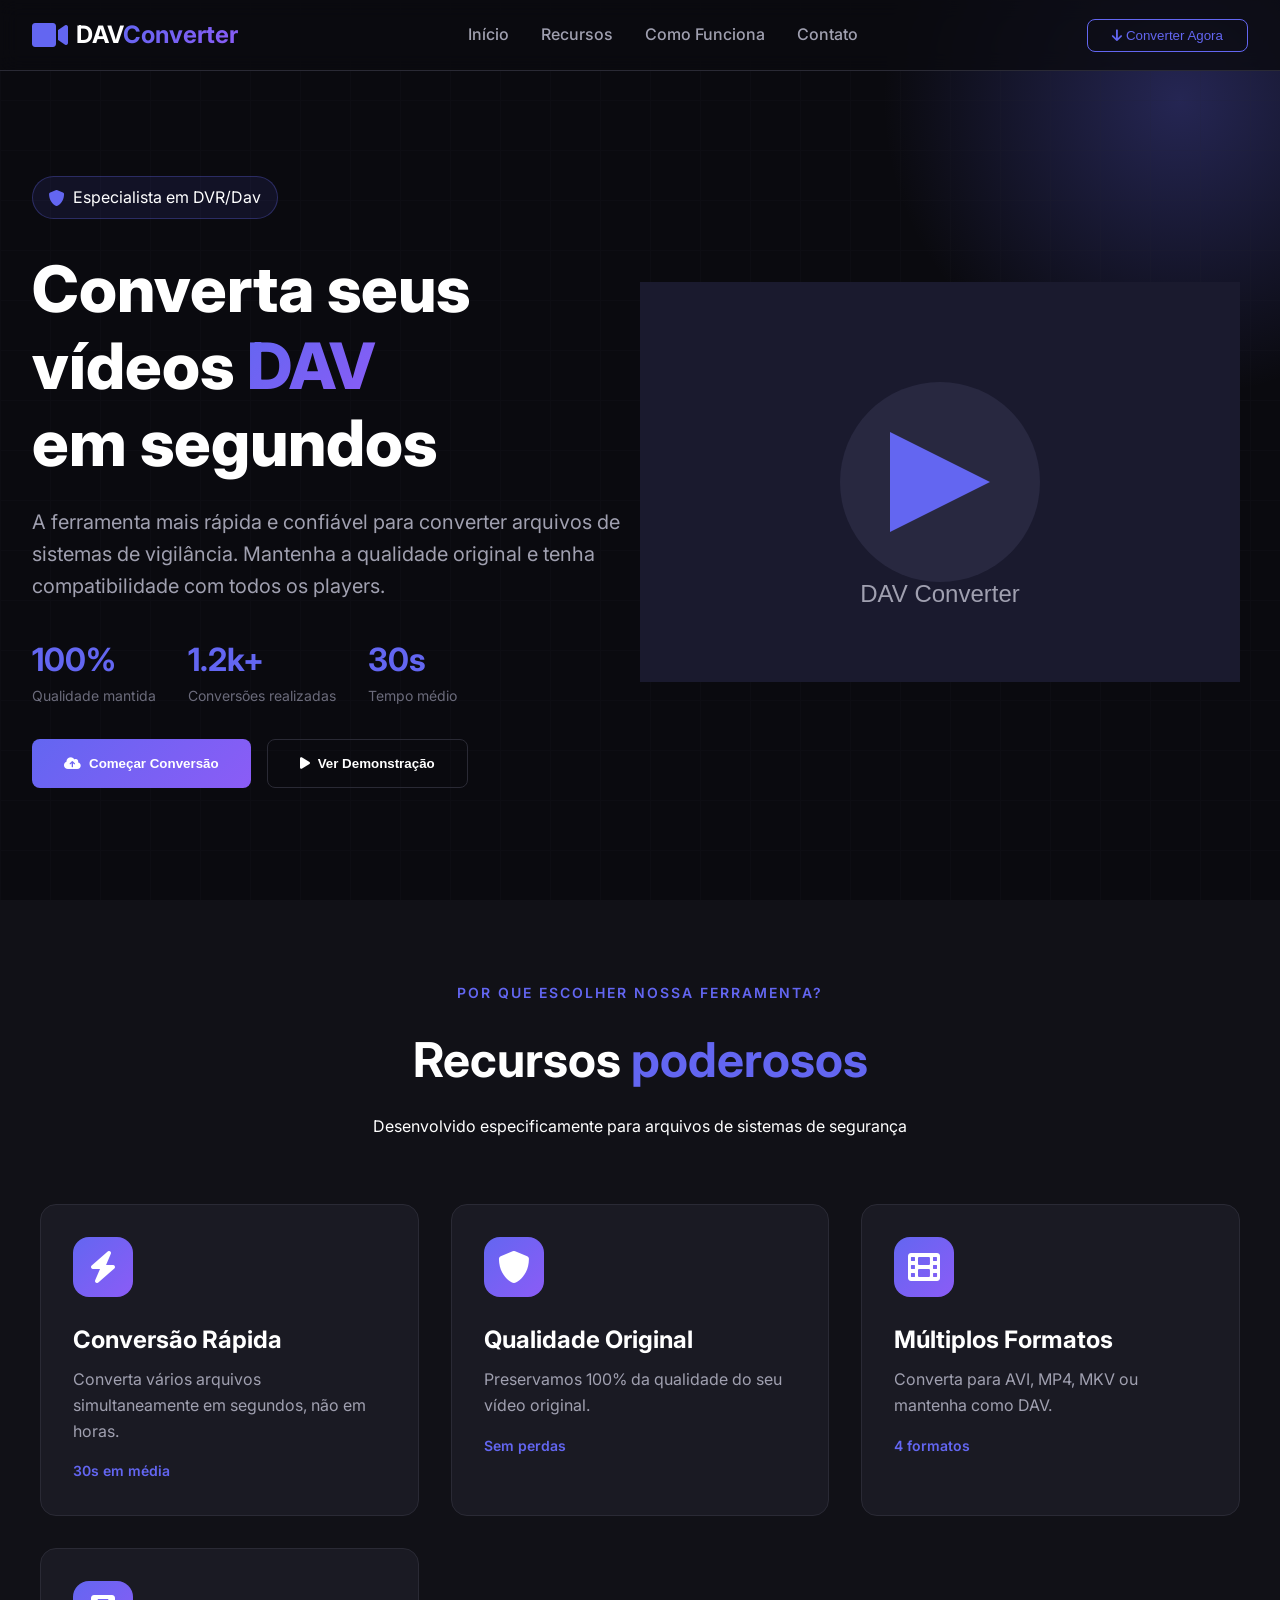
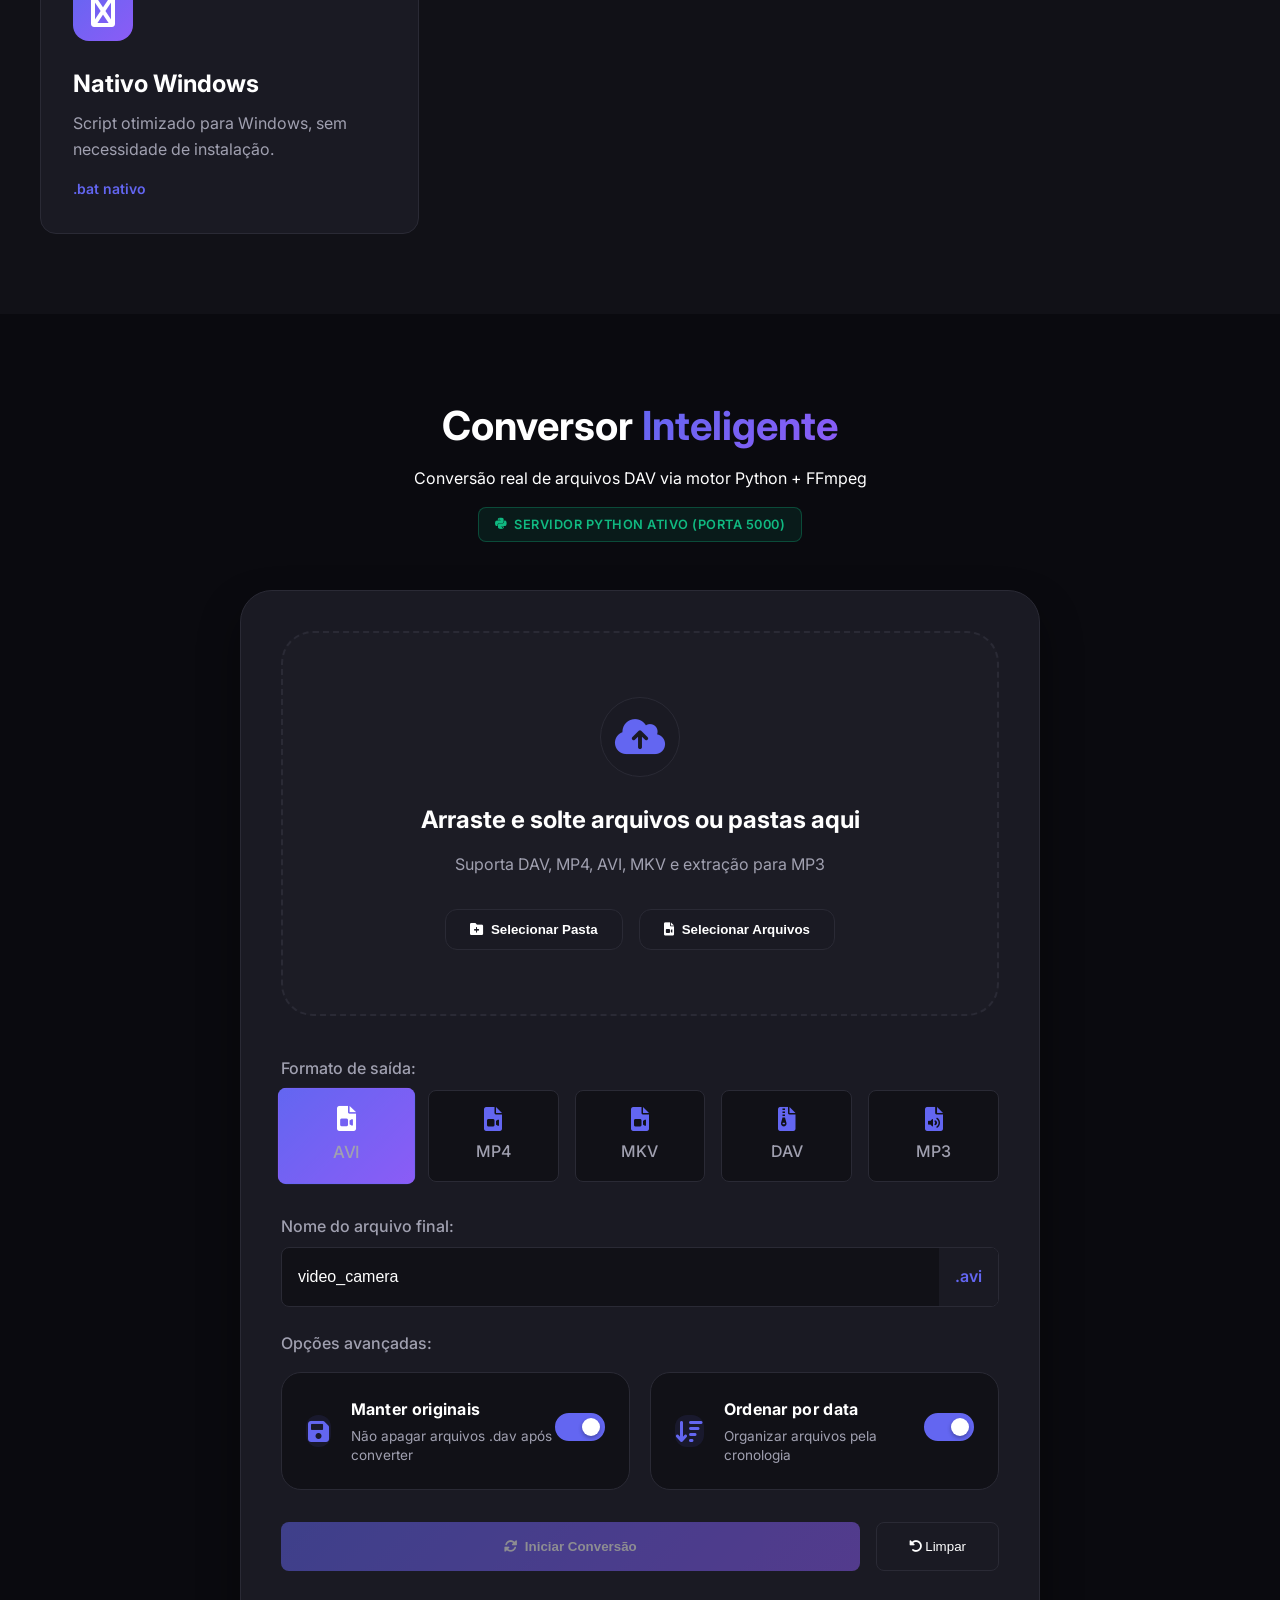
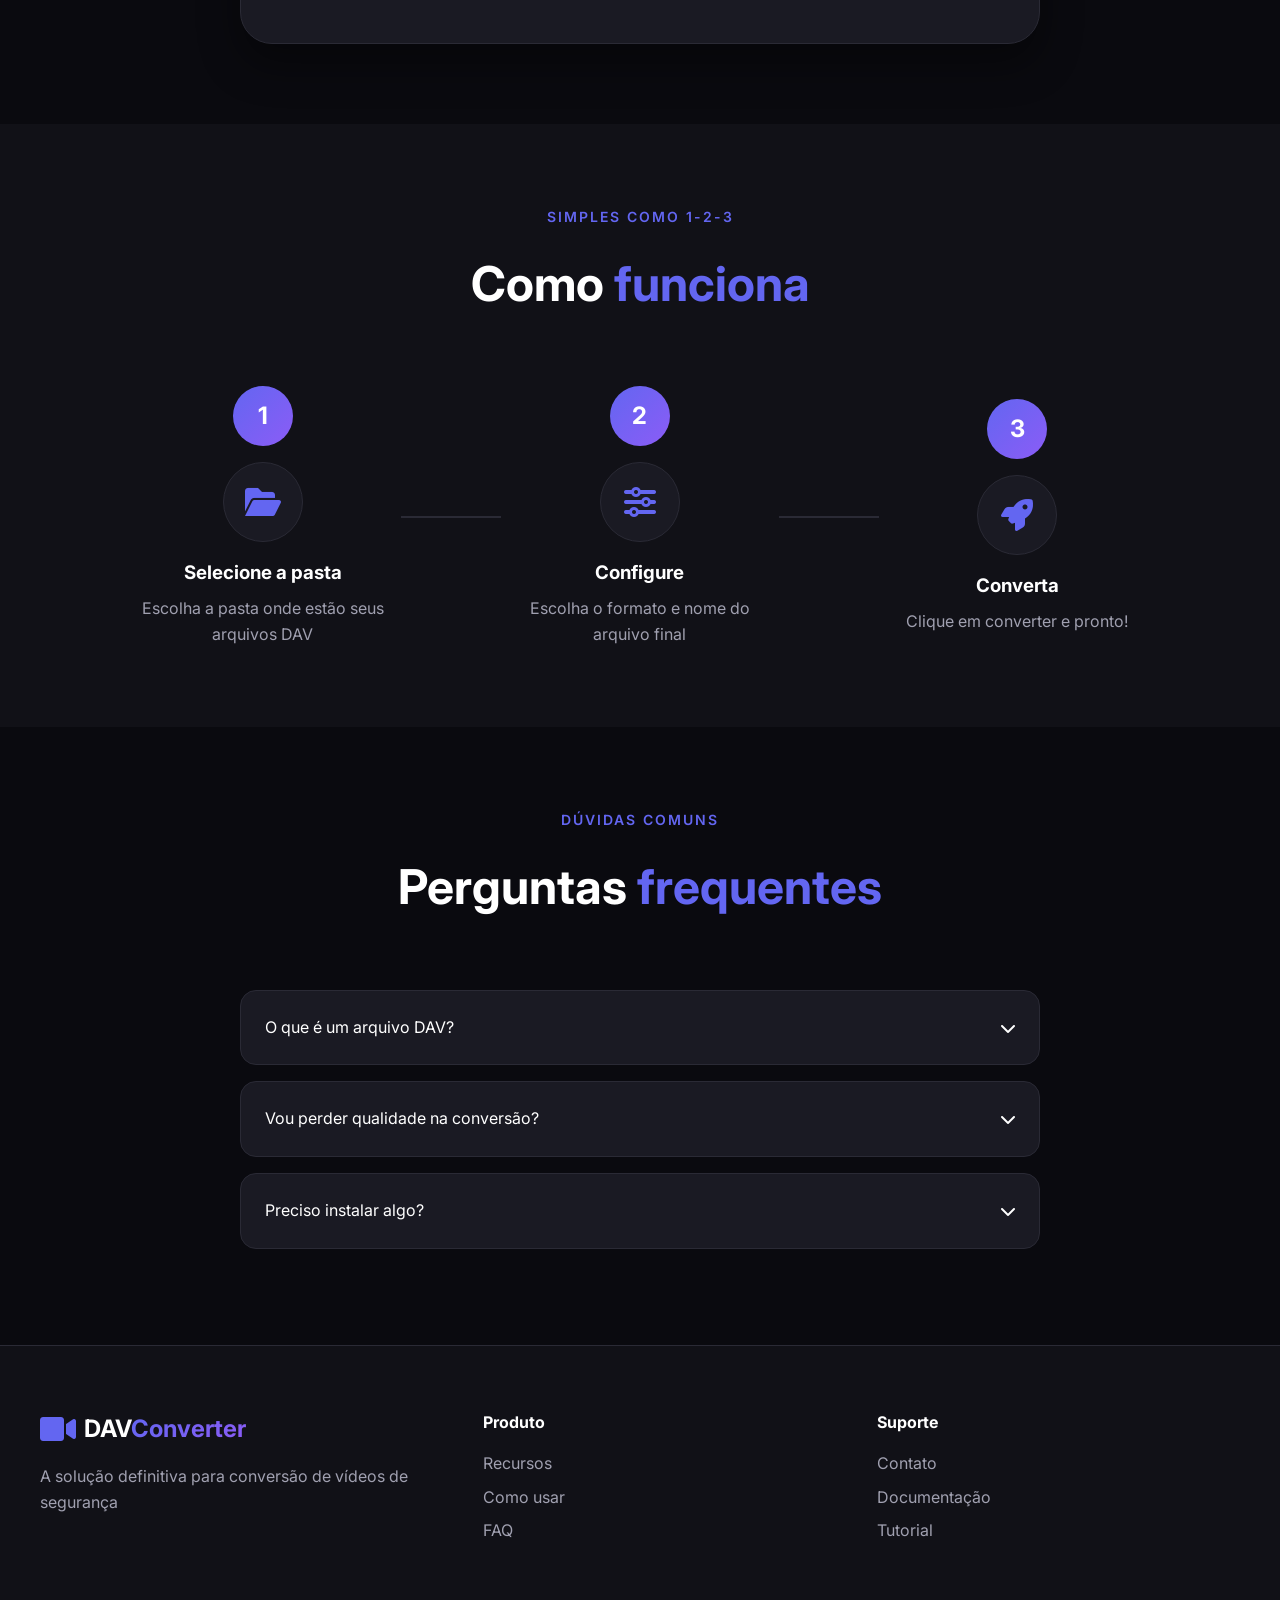
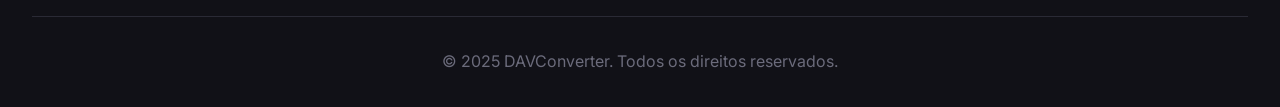
==== commit 49cff762: "feat: add mobile menu and improve UI/UX with enhanced file handling - Add responsive mobile navigati" ====
--- a/index.html
+++ b/index.html
@@ -16,7 +16,13 @@
                 <i class="fas fa-video"></i>
                 <span>DAV<span class="accent">Converter</span></span>
             </div>
-            <ul class="nav-menu">
+            
+            <!-- Botão do menu mobile -->
+            <button class="menu-toggle" id="menuToggle">
+                <i class="fas fa-bars"></i>
+            </button>
+
+            <ul class="nav-menu" id="navMenu">
                 <li><a href="#home">Início</a></li>
                 <li><a href="#features">Recursos</a></li>
                 <li><a href="#como-funciona">Como Funciona</a></li>
@@ -139,15 +145,17 @@
             <div class="converter-card">
                 <div class="drop-zone" id="dropZone">
                     <div class="drop-zone-content">
-                        <i class="fas fa-cloud-upload-alt"></i>
+                        <div class="drop-zone-icon">
+                            <i class="fas fa-cloud-upload-alt"></i>
+                        </div>
                         <h3>Arraste e solte arquivos ou pastas aqui</h3>
-                        <p>Ou clique para selecionar arquivos ou pastas</p>
+                        <p>Suporta DAV, MP4, AVI, MKV e extração para MP3</p>
                         <div class="drop-zone-actions">
                             <button class="btn-drop" onclick="selectFolder()">
                                 <i class="fas fa-folder-plus"></i> Selecionar Pasta
                             </button>
                             <button class="btn-drop" onclick="selectFile()">
-                                <i class="fas fa-file-plus"></i> Selecionar Arquivos
+                                <i class="fas fa-file-video"></i> Selecionar Arquivos
                             </button>
                         </div>
                     </div>
@@ -214,6 +222,13 @@
                                     DAV
                                 </span>
                             </label>
+                            <label class="format-option">
+                                <input type="radio" name="format" value="mp3">
+                                <span class="format-badge">
+                                    <i class="fas fa-file-audio"></i>
+                                    MP3
+                                </span>
+                            </label>
                         </div>
                     </div>
 
@@ -227,17 +242,34 @@
 
                     <div class="options-group">
                         <label>Opções avançadas:</label>
-                        <div class="advanced-options">
-                            <label class="checkbox-label">
-                                <input type="checkbox" id="keepOriginals" checked>
-                                <span class="checkbox-custom"></span>
-                                Manter arquivos originais
-                            </label>
-                            <label class="checkbox-label">
-                                <input type="checkbox" id="orderByDate" checked>
-                                <span class="checkbox-custom"></span>
-                                Ordenar por data
-                            </label>
+                        <div class="advanced-options-grid">
+                            <div class="advanced-option-card">
+                                <div class="option-info">
+                                    <i class="fas fa-save"></i>
+                                    <div class="option-text">
+                                        <span class="option-title">Manter originais</span>
+                                        <span class="option-desc">Não apagar arquivos .dav após converter</span>
+                                    </div>
+                                </div>
+                                <label class="switch">
+                                    <input type="checkbox" id="keepOriginals" checked>
+                                    <span class="slider"></span>
+                                </label>
+                            </div>
+
+                            <div class="advanced-option-card">
+                                <div class="option-info">
+                                    <i class="fas fa-sort-amount-down"></i>
+                                    <div class="option-text">
+                                        <span class="option-title">Ordenar por data</span>
+                                        <span class="option-desc">Organizar arquivos pela cronologia</span>
+                                    </div>
+                                </div>
+                                <label class="switch">
+                                    <input type="checkbox" id="orderByDate" checked>
+                                    <span class="slider"></span>
+                                </label>
+                            </div>
                         </div>
                     </div>
                 </div>
--- a/css/style.css
+++ b/css/style.css
@@ -90,6 +90,47 @@
     color: var(--accent-primary);
 }
 
+.menu-toggle {
+    display: none;
+    background: transparent;
+    border: none;
+    color: var(--text-primary);
+    font-size: 1.5rem;
+    cursor: pointer;
+    z-index: 1100;
+}
+
+/* Navbar Responsiva */
+@media (max-width: 768px) {
+    .menu-toggle {
+        display: block;
+    }
+
+    .nav-menu {
+        position: fixed;
+        top: 0;
+        right: -100%;
+        width: 80%;
+        height: 100vh;
+        background: var(--bg-secondary);
+        flex-direction: column;
+        justify-content: center;
+        align-items: center;
+        gap: 2rem;
+        transition: 0.4s cubic-bezier(0.4, 0, 0.2, 1);
+        z-index: 1000;
+        box-shadow: -10px 0 30px rgba(0, 0, 0, 0.5);
+    }
+
+    .nav-menu.active {
+        right: 0;
+    }
+
+    .nav-actions {
+        display: none;
+    }
+}
+
 .btn-outline {
     background: transparent;
     border: 1px solid var(--accent-primary);
@@ -405,31 +446,55 @@
 
 .drop-zone {
     border: 2px dashed var(--border-color);
-    border-radius: 1.5rem;
-    padding: 3rem 2rem;
+    border-radius: 2rem;
+    padding: 4rem 2rem;
     text-align: center;
-    transition: all 0.3s ease;
-    background: rgba(255, 255, 255, 0.02);
-    margin-bottom: 2rem;
-    cursor: pointer;
+    transition: all 0.4s cubic-bezier(0.175, 0.885, 0.32, 1.275);
+    background: rgba(255, 255, 255, 0.01);
+    margin-bottom: 2.5rem;
+    cursor: pointer;
+    position: relative;
+    overflow: hidden;
+}
+
+.drop-zone:hover {
+    border-color: var(--accent-primary);
+    background: rgba(99, 102, 241, 0.03);
 }
 
 .drop-zone.drag-active {
-    border-color: var(--accent-primary);
-    background: rgba(99, 102, 241, 0.05);
-    transform: scale(1.01);
-}
-
-.drop-zone-content i {
-    font-size: 3.5rem;
-    color: var(--accent-primary);
-    margin-bottom: 1.5rem;
-    filter: drop-shadow(0 0 10px var(--accent-glow));
+    border-color: var(--success);
+    background: rgba(16, 185, 129, 0.05);
+    transform: scale(1.02);
+    box-shadow: 0 0 30px rgba(16, 185, 129, 0.1);
+}
+
+.drop-zone-icon {
+    width: 80px;
+    height: 80px;
+    background: var(--bg-card);
+    border-radius: 50%;
+    display: flex;
+    align-items: center;
+    justify-content: center;
+    margin: 0 auto 1.5rem;
+    font-size: 2.5rem;
+    color: var(--accent-primary);
+    transition: all 0.3s;
+    border: 1px solid var(--border-color);
+}
+
+.drop-zone:hover .drop-zone-icon {
+    transform: translateY(-5px);
+    color: var(--text-primary);
+    background: var(--accent-primary);
+    box-shadow: 0 10px 20px var(--accent-glow);
 }
 
 .drop-zone-content h3 {
-    font-size: 1.25rem;
-    margin-bottom: 0.5rem;
+    font-size: 1.5rem;
+    margin-bottom: 0.75rem;
+    font-weight: 700;
 }
 
 .drop-zone-content p {
@@ -646,47 +711,155 @@
     font-weight: 600;
 }
 
-.advanced-options {
-    display: flex;
-    gap: 2rem;
-}
-
-.checkbox-label {
-    display: flex;
-    align-items: center;
-    gap: 0.5rem;
-    cursor: pointer;
-    color: var(--text-secondary);
-}
-
-.checkbox-label input[type="checkbox"] {
-    display: none;
-}
-
-.checkbox-custom {
-    width: 20px;
-    height: 20px;
+/* Opções Avançadas Modernas */
+.advanced-options-grid {
+    display: grid;
+    grid-template-columns: repeat(auto-fit, minmax(300px, 1fr));
+    gap: 1.25rem;
+    margin-top: 1rem;
+}
+
+.advanced-option-card {
     background: var(--bg-secondary);
     border: 1px solid var(--border-color);
-    border-radius: 4px;
+    border-radius: 1.25rem;
+    padding: 1.5rem;
+    display: flex;
+    align-items: center;
+    justify-content: space-between;
+    transition: all 0.3s cubic-bezier(0.4, 0, 0.2, 1);
+    cursor: pointer;
+    user-select: none;
+}
+
+.advanced-option-card:hover {
+    border-color: var(--accent-primary);
+    background: rgba(99, 102, 241, 0.08);
+    transform: translateY(-3px);
+    box-shadow: 0 10px 20px rgba(0, 0, 0, 0.2);
+}
+
+.advanced-option-card:active {
+    transform: translateY(-1px);
+}
+
+.option-info {
+    display: flex;
+    align-items: center;
+    gap: 1.25rem;
+}
+
+.option-info i {
+    font-size: 1.5rem;
+    color: var(--accent-primary);
+    width: 32px;
+    height: 32px;
+    display: flex;
+    align-items: center;
+    justify-content: center;
+    background: rgba(99, 102, 241, 0.1);
+    border-radius: 0.75rem;
+    transition: all 0.3s ease;
+}
+
+.advanced-option-card:hover .option-info i {
+    background: var(--accent-primary);
+    color: white;
+    transform: rotate(-10deg);
+}
+
+.option-text {
+    display: flex;
+    flex-direction: column;
+    gap: 0.25rem;
+}
+
+.option-title {
+    font-weight: 700;
+    color: var(--text-primary);
+    font-size: 1rem;
+    letter-spacing: 0.3px;
+}
+
+.option-desc {
+    font-size: 0.85rem;
+    color: var(--text-secondary);
+    line-height: 1.4;
+}
+
+/* Switch Style */
+.switch {
     position: relative;
-}
-
-.checkbox-label input[type="checkbox"]:checked + .checkbox-custom {
-    background: var(--accent-primary);
+    display: inline-block;
+    width: 50px;
+    height: 28px;
+    flex-shrink: 0;
+}
+
+.switch input {
+    opacity: 0;
+    width: 0;
+    height: 0;
+}
+
+.slider {
+    position: absolute;
+    cursor: pointer;
+    top: 0;
+    left: 0;
+    right: 0;
+    bottom: 0;
+    background-color: var(--bg-card-hover);
+    transition: .4s cubic-bezier(0.4, 0, 0.2, 1);
+    border-radius: 28px;
+    border: 2px solid var(--border-color);
+}
+
+.slider:before {
+    position: absolute;
+    content: "";
+    height: 18px;
+    width: 18px;
+    left: 3px;
+    bottom: 3px;
+    background-color: var(--text-muted);
+    transition: .4s cubic-bezier(0.4, 0, 0.2, 1);
+    border-radius: 50%;
+    box-shadow: 0 2px 4px rgba(0, 0, 0, 0.3);
+}
+
+input:checked + .slider {
+    background-color: var(--accent-primary);
     border-color: var(--accent-primary);
 }
 
-.checkbox-label input[type="checkbox"]:checked + .checkbox-custom::after {
-    content: '\f00c';
-    font-family: 'Font Awesome 6 Free';
-    font-weight: 900;
-    position: absolute;
-    top: 50%;
-    left: 50%;
-    transform: translate(-50%, -50%);
-    color: white;
-    font-size: 12px;
+input:checked + .slider:before {
+    transform: translateX(22px);
+    background-color: white;
+}
+
+/* Responsividade Adicional */
+@media (max-width: 768px) {
+    .converter-card {
+        padding: 1.5rem;
+        border-radius: 1.5rem;
+    }
+    
+    .advanced-options-grid {
+        grid-template-columns: 1fr;
+    }
+    
+    .advanced-option-card {
+        padding: 1.25rem;
+    }
+    
+    .format-selector {
+        justify-content: space-between;
+    }
+    
+    .format-option {
+        flex: 0 0 48%;
+    }
 }
 
 .converter-actions {
